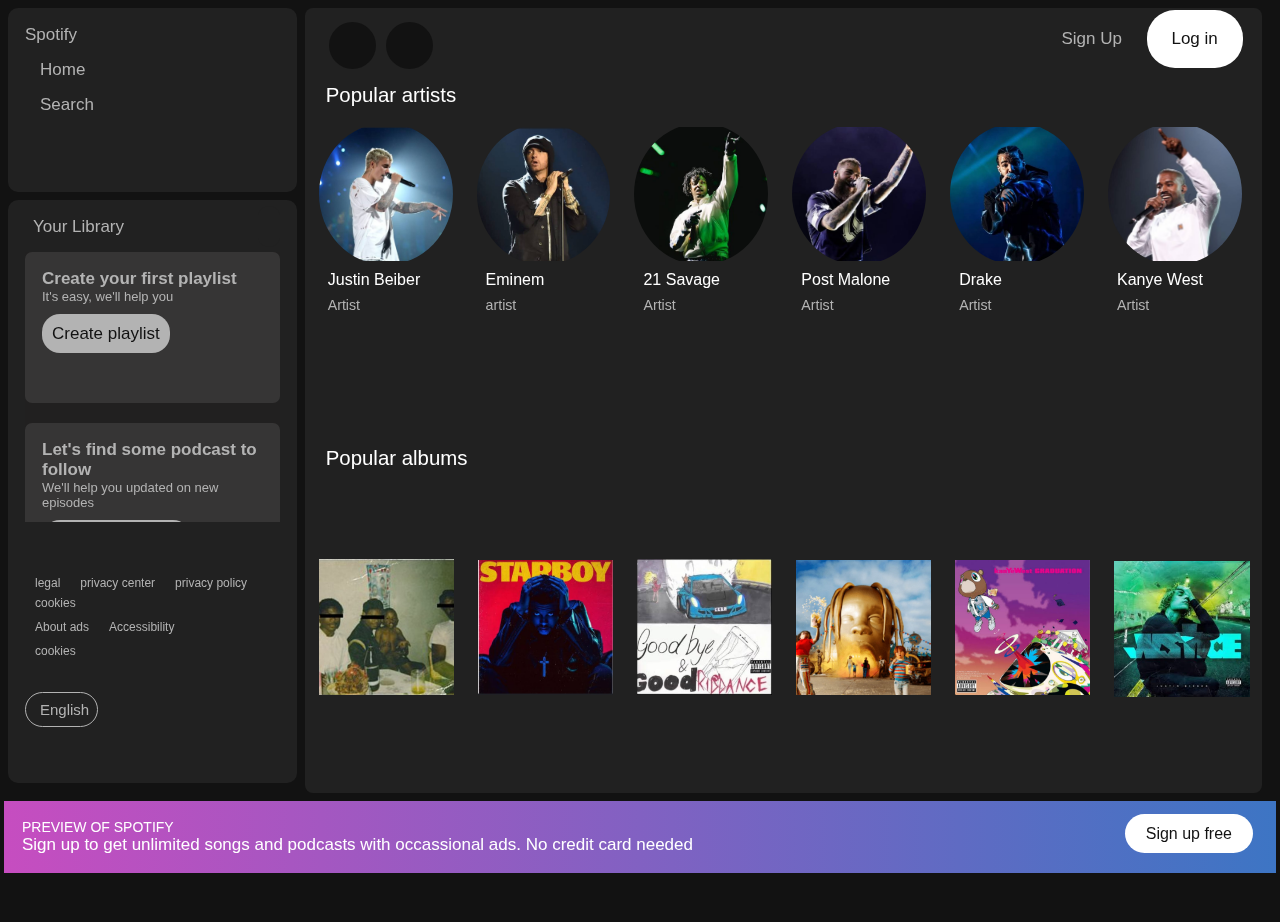
==== index.html @ c052e80e "Update index.html" ====
<!DOCTYPE html>
<html lang="en">

<head>
    <meta charset="UTF-8">
    <meta name="viewport" content="width=device-width, initial-scale=1.0">
    <title>Spotify.com</title>
    <link rel="stylesheet" href="https://cdnjs.cloudflare.com/ajax/libs/font-awesome/6.4.2/css/all.min.css"
        integrity="sha512-z3gLpd7yknf1YoNbCzqRKc4qyor8gaKU1qmn+CShxbuBusANI9QpRohGBreCFkKxLhei6S9CQXFEbbKuqLg0DA=="
        crossorigin="anonymous" referrerpolicy="no-referrer" />
    <link rel="stylesheet" href="style.css">
</head>

<body>
    <div class="container">
        <div class="left">
            <div class="top">
                <ul class="anchors">
                    <li class="li_tag"><a href=""><i class="fa-brands fa-spotify"></i>Spotify</a></li>
                    <li class="li_tag"><a href=""><span class="sp_an"><i class="fa-solid fa-house"></i></span> Home</a>
                    </li>
                    <li class="li_tag"><a href=""><span class="sp_an"><i
                                    class="fa-solid fa-magnifying-glass"></i></span>Search</a></li>
                </ul>
            </div>
            <div class="nor">
                <ul class="lib">
                    <li class="cd"><span class="bars"><i class="fa-solid fa-bars"></i></span>Your Library</li>
                    <li class="ab"><span id="plus"><a class="plas" href=""><i class="fa-solid fa-plus"></i></a></span>
                    </li>
                </ul>
                <div class="scroll">
                    <div class="parts" id="a1">
                        <h5>Create your first playlist</h5>
                        <p class="scrlkandr"> It's easy, we'll help you</p><br><a class="btn">Create playlist</a>
                    </div>
                    <div class="parts" id="a2">
                        <h5>Let's find some podcast to follow</h5>
                        <p class="scrlkandr"> We'll help you updated on new episodes</p><br><a class="btn">Browse
                            podcasts</a>
                    </div>
                </div>
                <ul id="btm">
                    <li class="item"><a class="list" href="">legal</a></li>
                    <li class="item"><a class="list" href="">privacy center</a></li>
                    <li class="item"><a class="list" href="">privacy policy</a></li>
                    <li class="item"><a class="list" href="">cookies</a></li>
                </ul>
                <ul class="bottom">
                    <li class="item"><a href="" class="list">About ads</a></li>
                    <li class="item"><a href="" class="list">Accessibility</a></li>
                </ul>
                <ul class="bottom">
                    <li class="item"><a href="" class="list">cookies</a></li>
                </ul>
                <div class="eng_globe">
                    <a href="" class="eng"><span class="globe"><i class="fa-solid fa-globe"></i></span>English</a>
                </div>
            </div>
        </div>
        <div class="right">
            <div class="right-container">
                <div class="arrowsndbtn">
                    <div class="arrows">
                        <div class="leftarw">
                            <i class="fa-solid fa-angle-left"></i>
                        </div>
                        <div class="rightarw">
                            <i class="fa-solid fa-angle-right"></i>
                        </div>
                    </div>
                    <div class="singlogbtn">
                        <button class="signup">Sign Up</button>
                        <button class="login">Log in</button>
                    </div>
                </div>
                <div class="recommendation">
                    <div class="artist">
                        <div class="text">Popular artists</div>
                        <div class="artists">
                            <div class="pics">
                                <div class="artistpic">
                                    <img id="jb" src="/spotify_photos/WhatsApp Image 2024-05-08 at 17.22.38_812129a1.jpg" alt="">
                                </div>
                                <div class="artistname">Justin Beiber</div>
                                <p class="artist1">Artist</p>
                            </div>
                            <div class="pics">
                                <div class="artistpic">
                                    <img src="/spotify_photos/WhatsApp Image 2024-05-08 at 17.22.39_aa1a5eb4.jpg" alt="" id="em">
                                </div>
                                <div class="artistname">Eminem</div>
                                <p class="artist1">artist</p>
                            </div>
                            <div class="pics">
                                <div id="21" class="artistpic">
                                    <img src="/spotify_photos/WhatsApp Image 2024-05-08 at 17.22.38_086e8d5d.jpg" alt="" id="sav">
                                </div>
                                <div class="artistname">21 Savage</div>
                                <p class="artist1">Artist</p>
                            </div>
                            <div class="pics">
                                <div class="artistpic">
                                    <img src="/spotify_photos/WhatsApp Image 2024-05-08 at 17.22.38_ce1dc038.jpg" alt="" id="post">
                                </div>
                                <div class="artistname">Post Malone</div>
                                <p class="artist1">Artist</p>
                            </div>
                            <div class="pics">
                                <div class="artistpic">
                                    <img src="/spotify_photos/WhatsApp Image 2024-05-08 at 17.22.39_755d106f.jpg" alt="" id="dr">
                                </div>
                                <div class="artistname">Drake</div>
                                <p class="artist1">Artist</p>
                            </div>
                            <div class="pics">
                                <div class="artistpic">
                                    <img src="/spotify_photos/WhatsApp Image 2024-05-08 at 17.22.37_5ee1f720.jpg" alt="" id="kanye">
                                </div>
                                <div class="artistname">Kanye West</div>
                                <p class="artist1">Artist</p>
                            </div>
                        </div>
                    </div>
                    <div class="album">
                        <div class="text">Popular albums</div>
                        <div class="albums">
                            <div class="pics">
                                <img src="/albumphts/WhatsApp Image 2024-05-08 at 17.58.52_23efde79.jpg" alt="" id="a">
                                <div class="albname"></div>
                            </div>
                            <div class="pics">
                                <img src="/albumphts/WhatsApp Image 2024-05-08 at 17.58.52_5fc8cfc0.jpg" alt="" id="b">
                            </div>
                            <div class="pics">
                                <img src="/albumphts/WhatsApp Image 2024-05-08 at 17.58.53_1cebac95.jpg" alt="" id="c">
                                <div class="albname"></div>
                            </div>
                            <div class="pics">
                                <img src="/albumphts/WhatsApp Image 2024-05-08 at 17.58.53_4f41ae98.jpg" alt="" id="d">
                                <div class="albname"></div>
                            </div>
                            <div class="pics">
                                <img src="/albumphts/WhatsApp Image 2024-05-08 at 17.58.53_74b00039.jpg" alt="" id="e">
                                <div class="albname"></div>
                            </div>
                            <div class="pics">
                                <img src="/albumphts/WhatsApp Image 2024-05-08 at 17.58.54_b8763b30.jpg" alt="" id="f">
                                <div class="albname"></div>
                            </div>
                        </div>
                    </div>
                    <div class="tables"></div>
                </div>
            </div>
        </div>
    </div>
    <div class="cont">
        <div class="premium">
            <div class="ll">
                <ul class="prem">
                    <li class="pre">PREVIEW OF SPOTIFY</li>
                    <li class="sign">Sign up to get unlimited songs and podcasts with occassional ads. No credit card
                        needed</li>
                </ul>
            </div>
            <div class="signbtn">
                <a href="" class="button">Sign up free</a>
            </div>
        </div>
    </div>
</body>

</html>
---- style.css ----
* {
    margin: 0px;
    font-family: 'Franklin Gothic Medium', 'Arial Narrow', Arial, sans-serif;
    font-size: 17px;
    padding: 0px;
}


.container {
    font-family: 'Franklin Gothic Medium', 'Arial Narrow', Arial, sans-serif;
    height: 89vh;
    width: 100vw;
    display: grid;
    grid-template-columns: 1fr 3.2fr;
    grid-template-rows: 1fr 2.5fr;
    background-color: #121212;
    grid-template-areas:
        "up rr"
        "nor rr";
}

#tm {
    font-size: 1rem;
}

.top {
    height: 20vh;
    grid-area: up;
    background-color: #212121;
    border: 2px solid transparent;
    border-radius: 10px;
    margin: 8px;
}

.li_tag {
    list-style: none;
    color: #b3b3b3;
    padding-left: 5px;
    padding-top: 15px;
}

i {
    margin-left: 0px;
}

a {
    text-decoration: none;
    color: #b3b3b3;
    padding: 10px;
}

.sp_an {
    margin-right: 15px;
}

.nor {
    grid-area: nor;
    height: 61vh;
    background-color: #212121;
    border: 2px solid transparent;
    border-radius: 10px;
    margin: 8px;
    padding: 15px;
}

.lib {

    display: flex;
    list-style: none;
    color: #b3b3b3;
    justify-content: space-between;
}

.bars {
    margin-right: 8px;
}

.plas {
    margin-right: 0px;
    border: 1px solid transparent;
    border-radius: 22px;
    background-color: #212121;
}

.plas:hover{
    background-color: #4b4a4a;
}

.scroll {
    margin-top: 15px;
    height: 30vh;
    background-color: #212020;
    overflow: hidden scroll;
    scroll-behavior: smooth;
}

.scroll::-webkit-scrollbar {
    width: 10px;
    border: 2px solid transparent;
    border-radius: 3px;
}

.scroll::-webkit-scrollbar-track:hover {
    background: none;
    border: 2px solid transparent;
    border-radius: 3px;
}

.scroll::-webkit-scrollbar-thumb {
    background: none;
    border: 2px solid transparent;
}

.scroll::-webkit-scrollbar-thumb:hover {
    background: #b3b3b3;
    border: 2px solid transparent;
}

.scroll:hover::-webkit-scrollbar-thumb {
    background: #b3b3b3;
    border: 2px solid transparent;
}

.parts {
    padding: 15px;
    height: 13vh;
    background-color: #363535;
    border: 2px solid transparent;
    border-radius: 7px;
    color: #b3b3b3;
}

.scrlkandr {
    font-weight: 300;
    font-size: 13px;
}

#a2 {
    margin-top: 20px;
    margin-bottom: 15px;
}

.btn {
    border: 2px solid transparent;
    background-color: #b3b3b3;
    color: #121212;
    text-decoration: none;
    border-radius: 18px;
    padding: 8px;

}

.btn:hover {
    border: 4px solid #b3b3b3;
    border-radius: 22px;
    cursor: pointer;
}

#btm {
    margin-top: 50px;
    display: flex;
    list-style: none;
    flex-wrap: wrap;
}

.bottom {
    margin-top: 4px;
    display: flex;
    list-style: none;
    flex-wrap: wrap;
}

.list {
    text-decoration: none;
    font-weight: 100;
    font-size: 12px;
}

.eng_globe {
    margin-top: 40px;
    background-color: #212121;
    color: #b3b3b3;
}

.eng {
    border: 1px solid #b3b3b3;
    border-radius: 22px;
    padding: 8px;
    font-weight: 300;
    font-size: 15px;
}

.eng:hover {
    border: 2px solid #b3b3b3;
}

.globe {
    font-size: 15px;
    color: #b3b3b3;
    margin-right: 6px;
}

.cont {
    background-color: #121212;
    padding: 0px 4px 4px 4px;
    height: 13vh;
}

.premium {
    height: 4vh;
    background-image: linear-gradient(to right, rgb(198, 77, 192), rgb(61, 117, 196));
    padding: 18px;
    display: grid;
    grid-template-columns: 7.5fr 1fr;
    grid-template-areas:
        "ll rr";
}

.ll {
    grid-area: ll;
}

.sign {
    color: white;
}

.pre {
    font-size: 14px;
    font-weight: 100;
}

.prem {
    color: white;
    list-style: none;
    justify-content: space-between;
}

.button {
    border: 1px solid transparent;
    border-radius: 24px;
    padding: 10px 20px 10px 20px;
    background-color: white;
    color: #121212;
    font-size: 16px;
}

.signbtn {
    text-align: right;
    grid-area: rr;
    padding: 5px;

}

.button:hover {
    border: 3px solid white;
}

.right-container{
    margin-top: 8px;
    padding: 0px;
    border: 1px solid transparent;
    border-radius: 8px;
    height: 87vh;
    width: 74.6vw;
    background-color: #212121;
}

.arrowsndbtn{
    height: 8vh;
    display: flex;
    flex-direction: row;
    justify-content: space-between;
}

.arrows{
    display: flex;
    flex-direction: row;
    padding: 3px;
}
.leftarw{
    color: #b3b3b3;
    display: flex;
    justify-content: center;
    align-items: center;
    margin-top: 10px;
    margin-left: 20px;
    height: 5vh;
    width: 5vh;
    background-color: #121212;
    border: 1px solid transparent;
    border-radius: 50%;
}
.rightarw{
    color: #b3b3b3;
    display: flex;
    justify-content: center;
    align-items: center;
    margin-top: 10px;
    margin-left: 10px;
    height: 5vh;
    width: 5vh;
    background-color: #121212;
    border: 1px solid transparent;
    border-radius: 50%;
}

.signup{
    background-color: #212121;
    color: #b3b3b3;
    border: none;
    padding: 20px;
}

.login{
    padding: 10px;
    background-color: white;
    color: #121212;
    margin-right: 18px;
    border: none;
    border-radius: 28px;
    width: 7.5vw;
    height: 6.5vh;
}
.text{
    color: white;
    font-size: larger;
    margin: 3px;
    margin-left: 20px;
}
.artist{
    height: 40vh;
    width: 74vw;
}
.artists{
    display: flex;
    flex-direction: row;
    justify-content: space-evenly;
}
.albums{
    display: flex;
    flex-direction: row;
    justify-content: space-evenly;
}
.pics{
    margin: 7px;
    height: 32vh;
    width: 13.3vw;
    padding: 5px;
    display: flex;
    flex-direction: column;
}
#jb{
    height: 98%;
    width: 100%;
    object-fit:contain;
    border: 1px solid transparent;
    border-radius: 50%;
    margin-bottom:4px;
}

#kanye{
    height: 98%;
    width: 100%;
    object-fit:contain;
    border: 1px solid transparent;
    border-radius: 50%;
    margin-bottom:4px;
}
#dr{
    height: 98%;
    width: 100%;
    object-fit:contain;
    border: 1px solid transparent;
    border-radius: 50%;
    margin-bottom:4px;
}
#post{
    height: 98%;
    width: 100%;
    object-fit:contain;
    border: 1px solid transparent;
    border-radius: 50%;
    margin-bottom:4px;
}
#sav{
    height: 98%;
    width: 100%;
    object-fit:contain;
    border: 1px solid transparent;
    border-radius: 50%;
    margin-bottom:4px;
}
#em{
    height: 98%;
    width: 100%;
    object-fit:contain;
    border: 1px solid transparent;
    border-radius: 50%;
    margin-bottom:4px;
}
.artistname{
    color: white;
    margin-left: 6px;
    padding: 4px;
    font-size: medium;
}
.artist1{
    color: #b3b3b3;
    margin-left: 6px;
    padding: 4px;
    font-size: smaller;
}
#a{
    height: 98%;
    width: 100%;
    object-fit:contain;
    border: 1px solid transparent;
    
}
#b{
    height: 98%;
    width: 100%;
    object-fit:contain;
    border: 1px solid transparent;
    
}
#c{
    height: 98%;
    width: 100%;
    object-fit:contain;
    border: 1px solid transparent;
    
}
#d{
    height: 98%;
    width: 100%;
    object-fit:contain;
    border: 1px solid transparent;
   
}
#e{
    height: 98%;
    width: 100%;
    object-fit:contain;
    border: 1px solid transparent;
}
#f{

    height: 100%;
    width: 100%;
    object-fit:contain;
    border: 1px solid transparent;
}
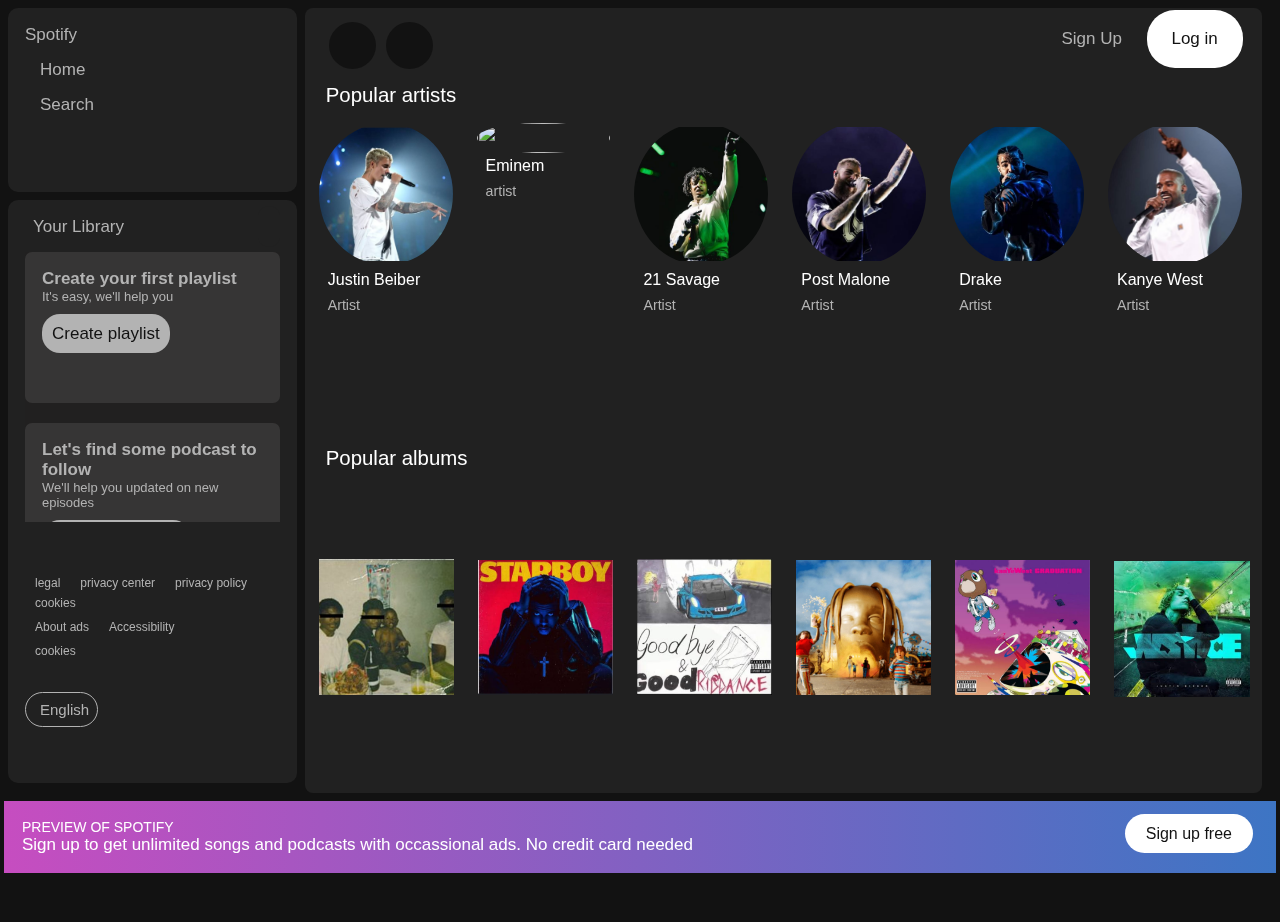
==== commit b3c59218: "Update index.html" ====
--- a/index.html
+++ b/index.html
@@ -87,7 +87,7 @@
                             </div>
                             <div class="pics">
                                 <div class="artistpic">
-                                    <img src="/spotify_photos/WhatsApp Image 2024-05-08 at 17.22.39_aa1a5eb4.jpg" alt="" id="em">
+                                    <img src="/spotify_photos/WhatsApp Image 2024-05-08 at 17.22.39_aa1a5eb4.JPG" alt="" id="em">
                                 </div>
                                 <div class="artistname">Eminem</div>
                                 <p class="artist1">artist</p>
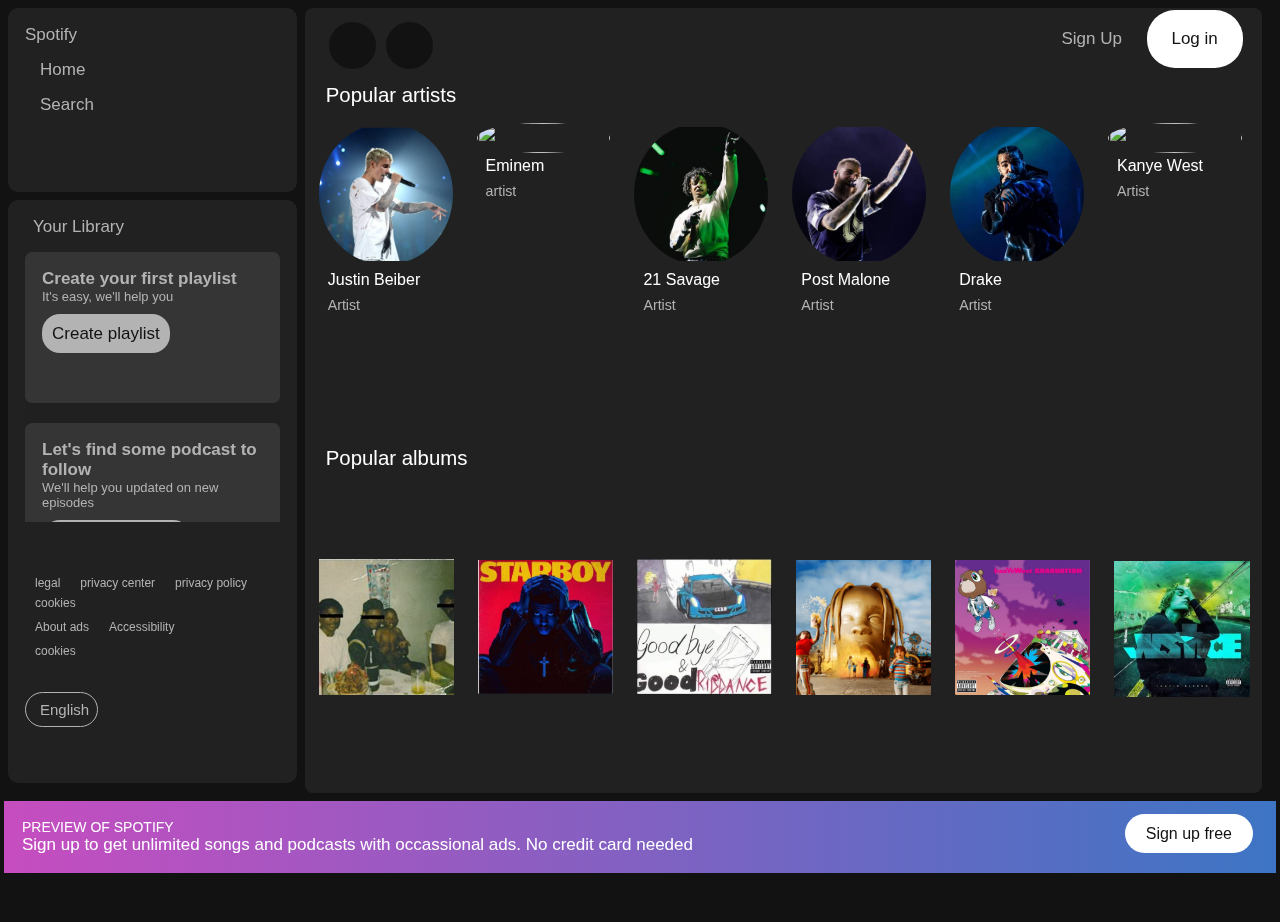
==== commit dc35f56f: "Update index.html" ====
--- a/index.html
+++ b/index.html
@@ -115,7 +115,7 @@
                             </div>
                             <div class="pics">
                                 <div class="artistpic">
-                                    <img src="/spotify_photos/WhatsApp Image 2024-05-08 at 17.22.37_5ee1f720.jpg" alt="" id="kanye">
+                                    <img src="https://github.com/aditiwari07/Spotify_project/raw/main/spotify_photos/WhatsApp%20Image%202024-05-08%20at%2017.22.37_5ee1f720.jpg" alt="" id="kanye">
                                 </div>
                                 <div class="artistname">Kanye West</div>
                                 <p class="artist1">Artist</p>
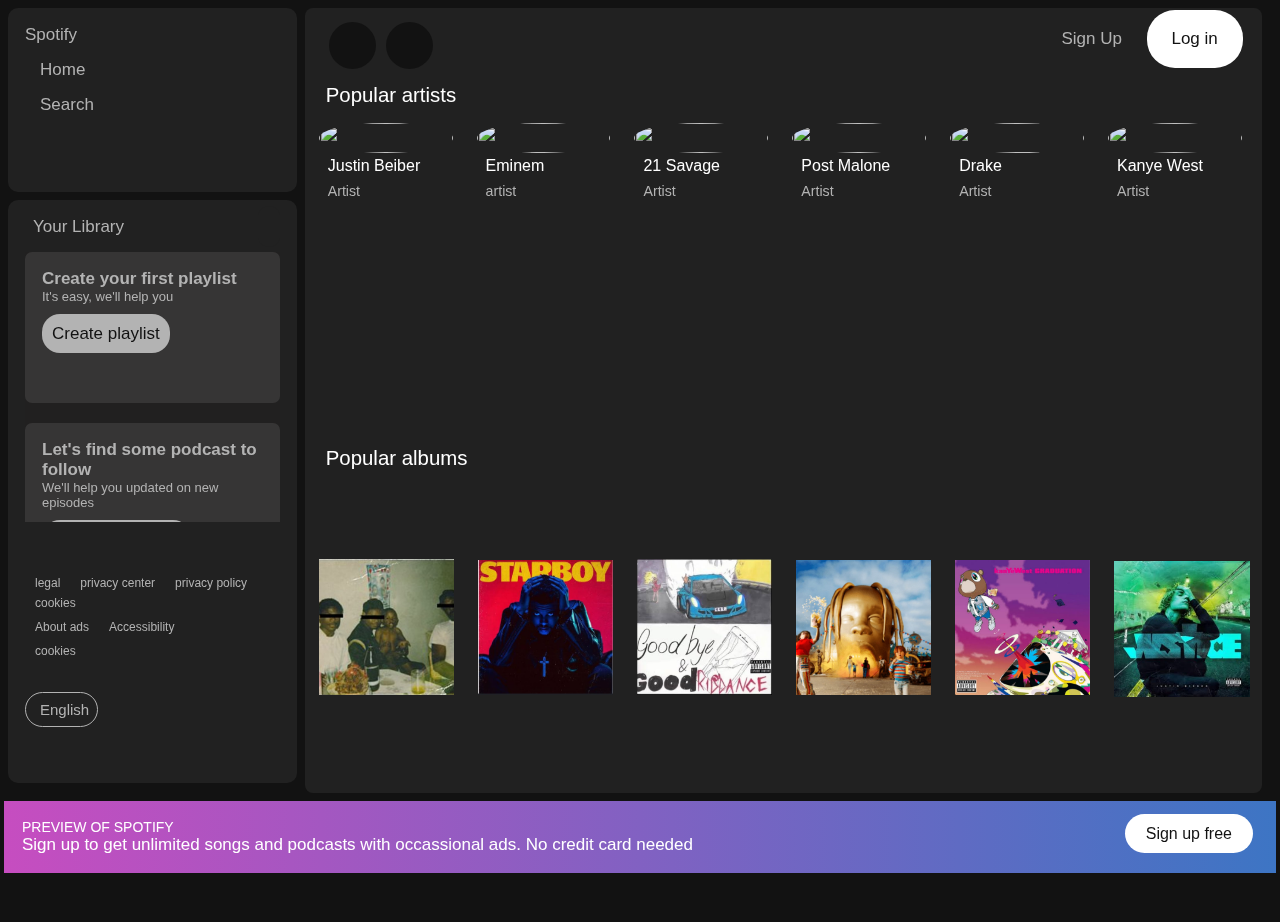
==== commit 41ae04e8: "Update index.html" ====
--- a/index.html
+++ b/index.html
@@ -80,35 +80,35 @@
                         <div class="artists">
                             <div class="pics">
                                 <div class="artistpic">
-                                    <img id="jb" src="/spotify_photos/WhatsApp Image 2024-05-08 at 17.22.38_812129a1.jpg" alt="">
+                                    <img id="jb" src="https://github.com/aditiwari07/Spotify_project/raw/main/spotify_photos/WhatsApp Image 2024-05-08 at 17.22.38_812129a1.jpg" alt="">
                                 </div>
                                 <div class="artistname">Justin Beiber</div>
                                 <p class="artist1">Artist</p>
                             </div>
                             <div class="pics">
                                 <div class="artistpic">
-                                    <img src="/spotify_photos/WhatsApp Image 2024-05-08 at 17.22.39_aa1a5eb4.JPG" alt="" id="em">
+                                    <img src="https://github.com/aditiwari07/Spotify_project/raw/main/spotify_photos/WhatsApp Image 2024-05-08 at 17.22.39_aa1a5eb4.JPG" alt="" id="em">
                                 </div>
                                 <div class="artistname">Eminem</div>
                                 <p class="artist1">artist</p>
                             </div>
                             <div class="pics">
                                 <div id="21" class="artistpic">
-                                    <img src="/spotify_photos/WhatsApp Image 2024-05-08 at 17.22.38_086e8d5d.jpg" alt="" id="sav">
+                                    <img src="https://github.com/aditiwari07/Spotify_project/raw/main/spotify_photos/WhatsApp Image 2024-05-08 at 17.22.38_086e8d5d.jpg" alt="" id="sav">
                                 </div>
                                 <div class="artistname">21 Savage</div>
                                 <p class="artist1">Artist</p>
                             </div>
                             <div class="pics">
                                 <div class="artistpic">
-                                    <img src="/spotify_photos/WhatsApp Image 2024-05-08 at 17.22.38_ce1dc038.jpg" alt="" id="post">
+                                    <img src="https://github.com/aditiwari07/Spotify_project/raw/main/spotify_photos/WhatsApp Image 2024-05-08 at 17.22.38_ce1dc038.jpg" alt="" id="post">
                                 </div>
                                 <div class="artistname">Post Malone</div>
                                 <p class="artist1">Artist</p>
                             </div>
                             <div class="pics">
                                 <div class="artistpic">
-                                    <img src="/spotify_photos/WhatsApp Image 2024-05-08 at 17.22.39_755d106f.jpg" alt="" id="dr">
+                                    <img src="https://github.com/aditiwari07/Spotify_project/raw/main/spotify_photos/WhatsApp Image 2024-05-08 at 17.22.39_755d106f.jpg" alt="" id="dr">
                                 </div>
                                 <div class="artistname">Drake</div>
                                 <p class="artist1">Artist</p>
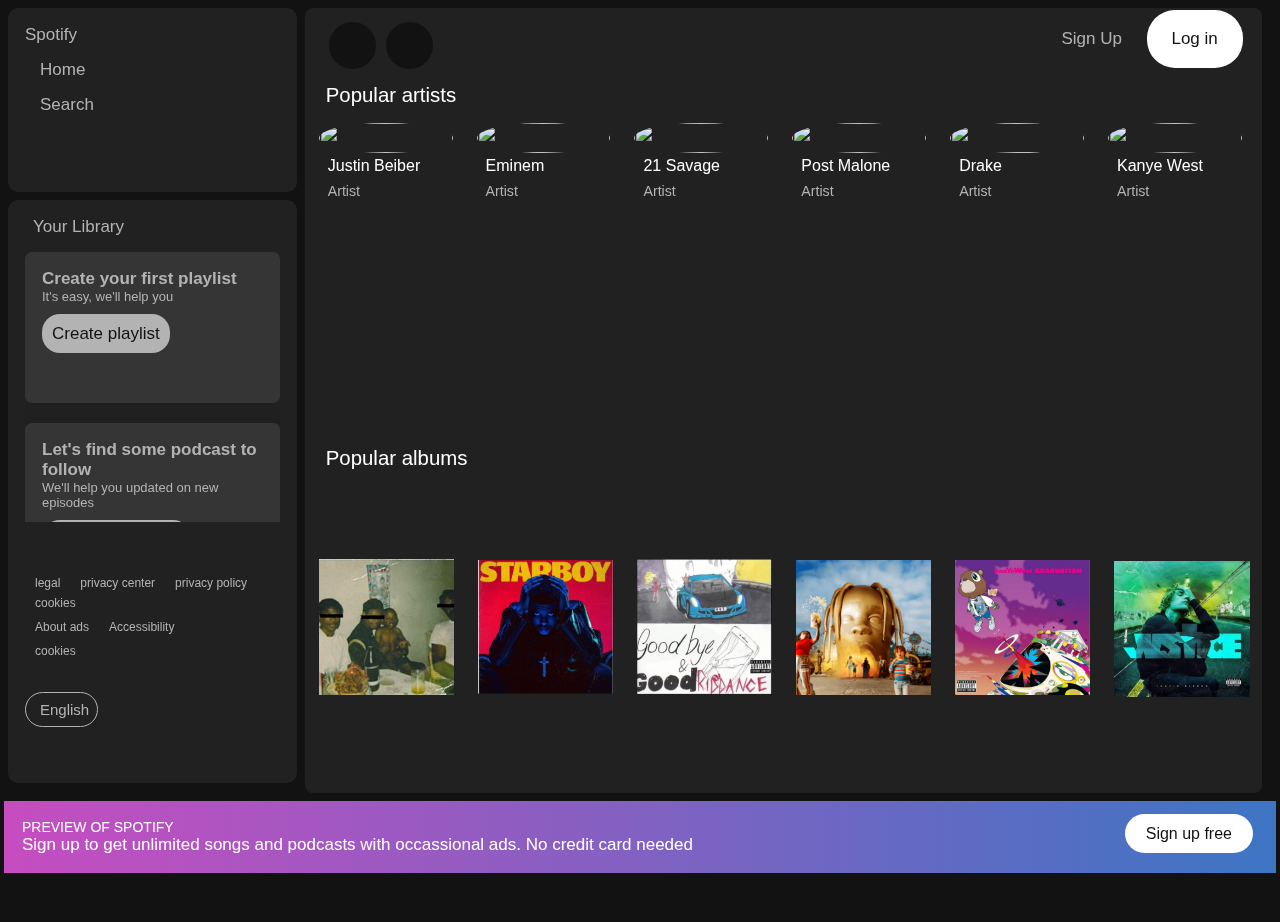
==== commit 9112f79a: "Update index.html" ====
--- a/index.html
+++ b/index.html
@@ -80,35 +80,35 @@
                         <div class="artists">
                             <div class="pics">
                                 <div class="artistpic">
-                                    <img id="jb" src="https://github.com/aditiwari07/Spotify_project/raw/main/spotify_photos/WhatsApp Image 2024-05-08 at 17.22.38_812129a1.jpg" alt="">
+                                    <img id="jb" src="https://github.com/aditiwari07/Spotify_project/blob/raw/spotify_photos/WhatsApp%20Image%202024-05-08%20at%2017.22.38_812129a1.jpg" alt="">
                                 </div>
                                 <div class="artistname">Justin Beiber</div>
                                 <p class="artist1">Artist</p>
                             </div>
                             <div class="pics">
                                 <div class="artistpic">
-                                    <img src="https://github.com/aditiwari07/Spotify_project/raw/main/spotify_photos/WhatsApp Image 2024-05-08 at 17.22.39_aa1a5eb4.JPG" alt="" id="em">
+                                    <img src="https://github.com/aditiwari07/Spotify_project/raw/main/spotify_photos/WhatsApp%20Image%202024-05-08%20at%2017.22.39_aa1a5eb4.jpg" alt="" id="em">
                                 </div>
                                 <div class="artistname">Eminem</div>
-                                <p class="artist1">artist</p>
+                                <p class="artist1">Artist</p>
                             </div>
                             <div class="pics">
                                 <div id="21" class="artistpic">
-                                    <img src="https://github.com/aditiwari07/Spotify_project/raw/main/spotify_photos/WhatsApp Image 2024-05-08 at 17.22.38_086e8d5d.jpg" alt="" id="sav">
+                                    <img src="https://github.com/aditiwari07/Spotify_project/raw/main/spotify_photos/WhatsApp%20Image%202024-05-08%20at%2017.22.38_086e8d5d.jpg" alt="" id="sav">
                                 </div>
                                 <div class="artistname">21 Savage</div>
                                 <p class="artist1">Artist</p>
                             </div>
                             <div class="pics">
                                 <div class="artistpic">
-                                    <img src="https://github.com/aditiwari07/Spotify_project/raw/main/spotify_photos/WhatsApp Image 2024-05-08 at 17.22.38_ce1dc038.jpg" alt="" id="post">
+                                    <img src="https://github.com/aditiwari07/Spotify_project/raw/main/spotify_photos/WhatsApp%20Image%202024-05-08%20at%2017.22.38_ce1dc038.jpg" alt="" id="post">
                                 </div>
                                 <div class="artistname">Post Malone</div>
                                 <p class="artist1">Artist</p>
                             </div>
                             <div class="pics">
                                 <div class="artistpic">
-                                    <img src="https://github.com/aditiwari07/Spotify_project/raw/main/spotify_photos/WhatsApp Image 2024-05-08 at 17.22.39_755d106f.jpg" alt="" id="dr">
+                                    <img src="https://github.com/aditiwari07/Spotify_project/raw/main/spotify_photos/WhatsApp%20Image%202024-05-08%20at%2017.22.39_755d106f.jp" alt="" id="dr">
                                 </div>
                                 <div class="artistname">Drake</div>
                                 <p class="artist1">Artist</p>
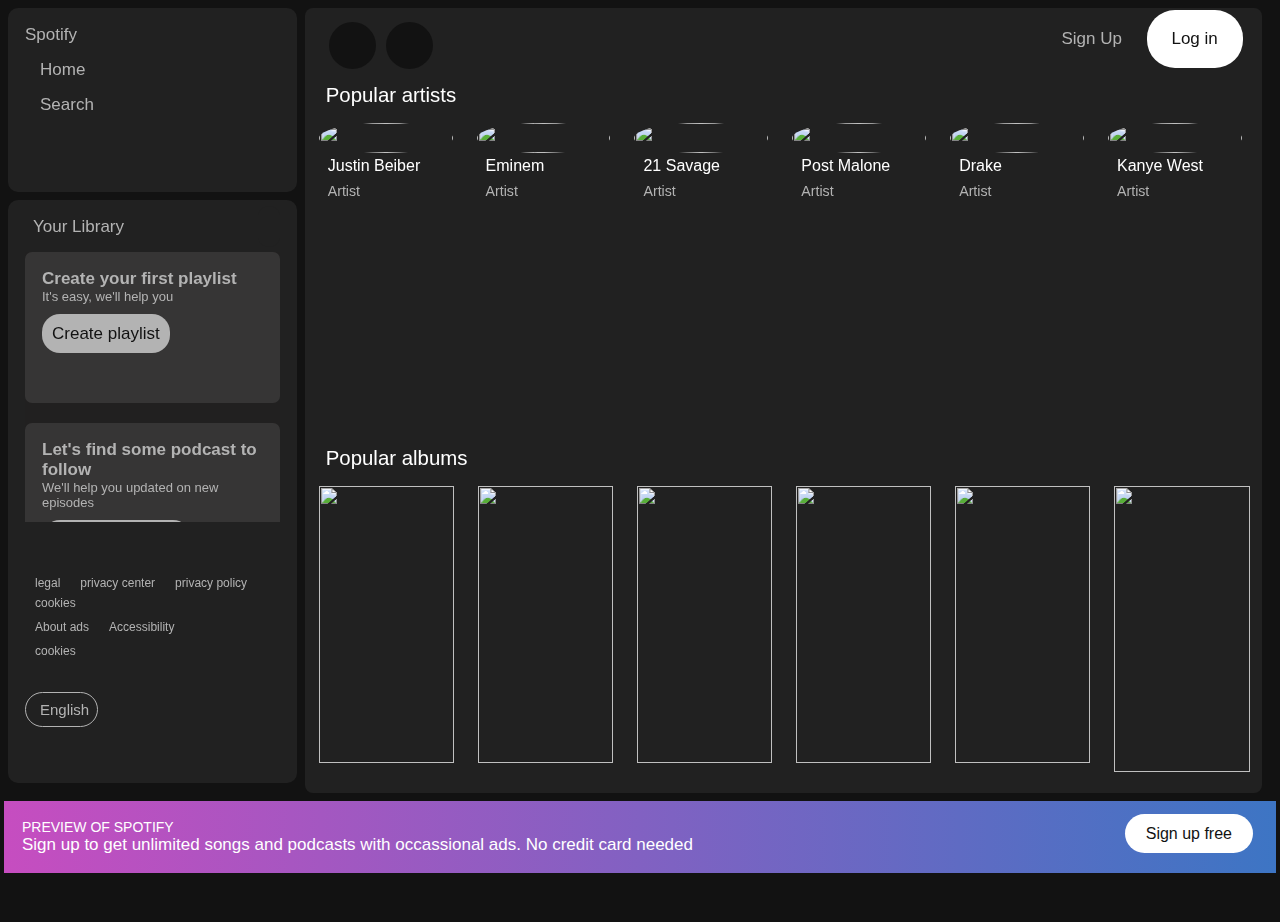
==== commit 4d8ab61c: "Update index.html" ====
--- a/index.html
+++ b/index.html
@@ -80,7 +80,7 @@
                         <div class="artists">
                             <div class="pics">
                                 <div class="artistpic">
-                                    <img id="jb" src="https://github.com/aditiwari07/Spotify_project/blob/raw/spotify_photos/WhatsApp%20Image%202024-05-08%20at%2017.22.38_812129a1.jpg" alt="">
+                                    <img src="https://github.com/aditiwari07/Spotify_project/raw/main/spotify_photos/WhatsApp%20Image%202024-05-08%20at%2017.22.38_812129a1.jpg" alt="" id="jb" >
                                 </div>
                                 <div class="artistname">Justin Beiber</div>
                                 <p class="artist1">Artist</p>
@@ -108,7 +108,7 @@
                             </div>
                             <div class="pics">
                                 <div class="artistpic">
-                                    <img src="https://github.com/aditiwari07/Spotify_project/raw/main/spotify_photos/WhatsApp%20Image%202024-05-08%20at%2017.22.39_755d106f.jp" alt="" id="dr">
+                                    <img src="https://github.com/aditiwari07/Spotify_project/raw/main/spotify_photos/WhatsApp%20Image%202024-05-08%20at%2017.22.39_755d106f.jpg" alt="" id="dr">
                                 </div>
                                 <div class="artistname">Drake</div>
                                 <p class="artist1">Artist</p>
@@ -126,26 +126,26 @@
                         <div class="text">Popular albums</div>
                         <div class="albums">
                             <div class="pics">
-                                <img src="/albumphts/WhatsApp Image 2024-05-08 at 17.58.52_23efde79.jpg" alt="" id="a">
+                                <img src="https://github.com/aditiwari07/Spotify_project/raw/main/albumphts/WhatsApp%20Image%202024-05-08%20at%2017.58.52_23efde79.jpg" alt="" id="a">
                                 <div class="albname"></div>
                             </div>
                             <div class="pics">
-                                <img src="/albumphts/WhatsApp Image 2024-05-08 at 17.58.52_5fc8cfc0.jpg" alt="" id="b">
+                                <img src="https://github.com/aditiwari07/Spotify_project/raw/main/albumphts/WhatsApp%20Image%202024-05-08%20at%2017.58.52_5fc8cfc0.jpg" alt="" id="b">
                             </div>
                             <div class="pics">
-                                <img src="/albumphts/WhatsApp Image 2024-05-08 at 17.58.53_1cebac95.jpg" alt="" id="c">
+                                <img src="https://github.com/aditiwari07/Spotify_project/raw/main/albumphts/WhatsApp%20Image%202024-05-08%20at%2017.58.53_1cebac95.jpg" alt="" id="c">
                                 <div class="albname"></div>
                             </div>
                             <div class="pics">
-                                <img src="/albumphts/WhatsApp Image 2024-05-08 at 17.58.53_4f41ae98.jpg" alt="" id="d">
+                                <img src="https://github.com/aditiwari07/Spotify_project/raw/main/albumphts/WhatsApp%20Image%202024-05-08%20at%2017.58.53_4f41ae98.jpg" alt="" id="d">
                                 <div class="albname"></div>
                             </div>
                             <div class="pics">
-                                <img src="/albumphts/WhatsApp Image 2024-05-08 at 17.58.53_74b00039.jpg" alt="" id="e">
+                                <img src="https://github.com/aditiwari07/Spotify_project/raw/main/albumphts/WhatsApp%20Image%202024-05-08%20at%2017.58.53_74b00039.jpg" alt="" id="e">
                                 <div class="albname"></div>
                             </div>
                             <div class="pics">
-                                <img src="/albumphts/WhatsApp Image 2024-05-08 at 17.58.54_b8763b30.jpg" alt="" id="f">
+                                <img src="https://github.com/aditiwari07/Spotify_project/raw/main/albumphts/WhatsApp%20Image%202024-05-08%20at%2017.58.54_b8763b30.jpg" alt="" id="f">
                                 <div class="albname"></div>
                             </div>
                         </div>
